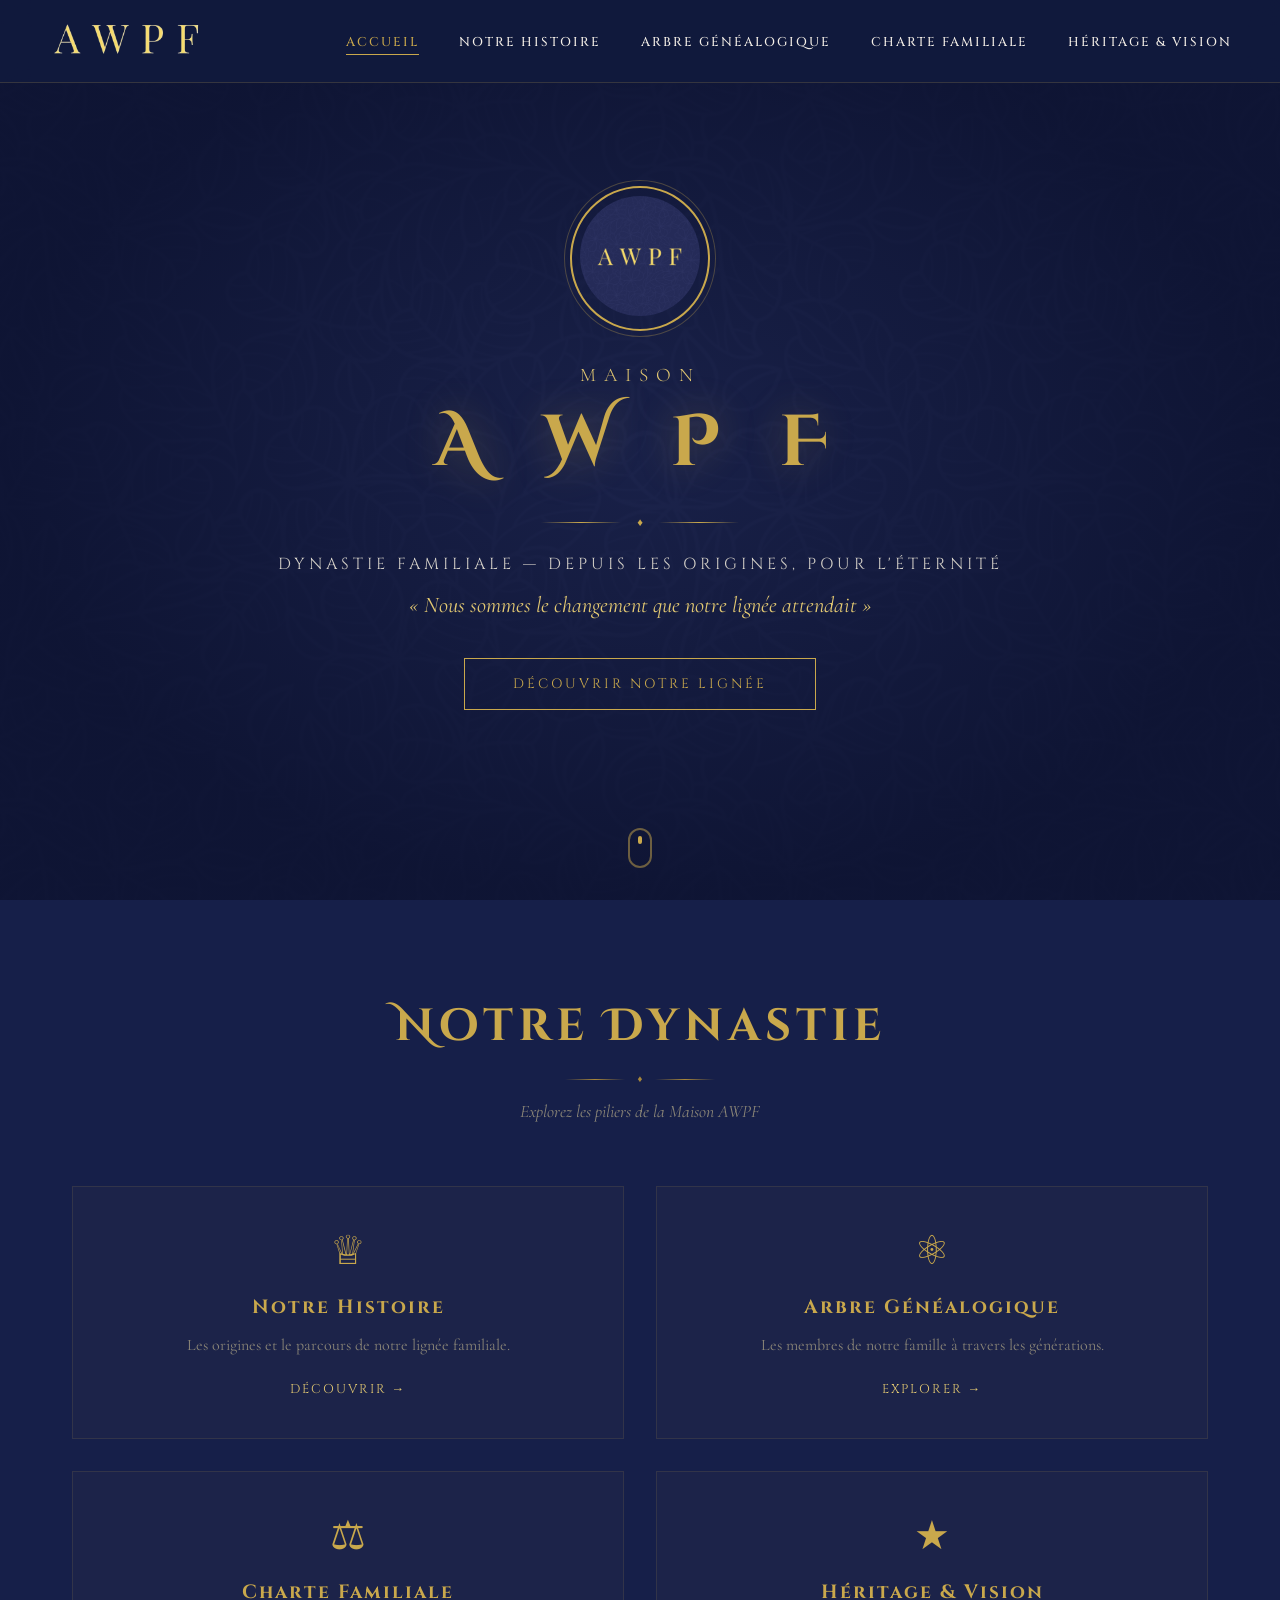
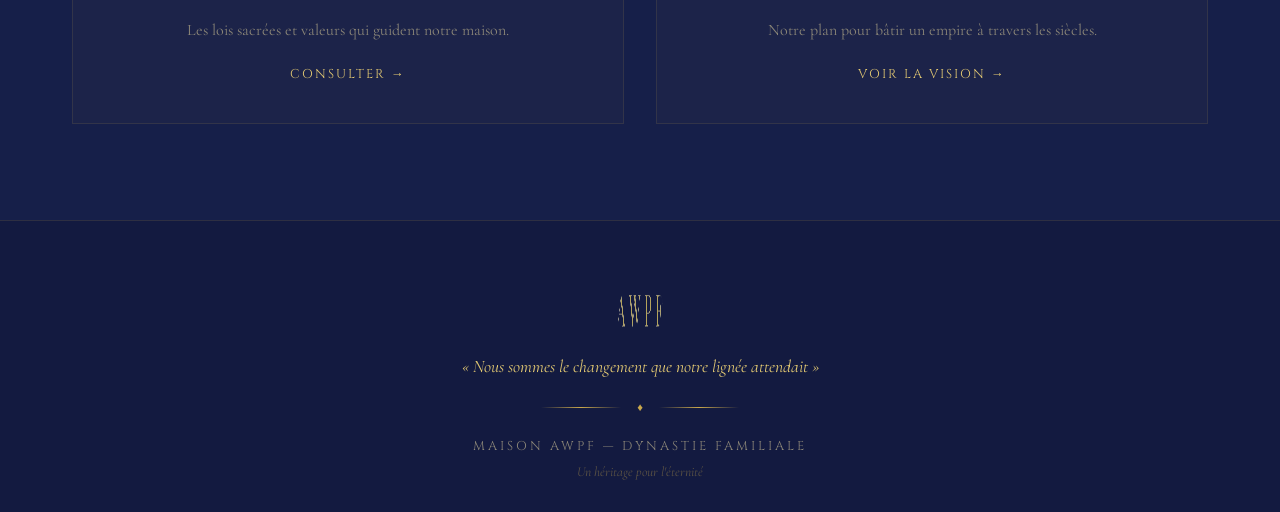
==== index.html @ 6610fe88 "add site files" ====
<!DOCTYPE html>
<html lang="fr">
<head>
    <meta charset="UTF-8">
    <meta name="robots" content="nofollow">
    <meta name="viewport" content="width=device-width, initial-scale=1.0">
    <title>AWPF — Dynastie Familiale</title>
    <link rel="icon" type="image/png" href="logo.png">
    <link href="https://fonts.googleapis.com/css2?family=Cormorant+Garamond:ital,wght@0,300;0,400;0,500;0,600;0,700;1,400;1,500&family=Cinzel:wght@400;500;600;700&family=Cinzel+Decorative:wght@400;700&display=swap" rel="stylesheet">
    <link rel="stylesheet" href="style.css">
</head>
<body>

    <!-- Navigation -->
    <nav class="nav" id="nav">
        <div class="nav-logo">
            <a href="index.html"><img src="logo.png" alt="AWPF"></a>
        </div>
        <button class="nav-toggle" id="navToggle" aria-label="Menu">
            <span></span><span></span><span></span>
        </button>
        <ul class="nav-links" id="navLinks">
            <li><a href="index.html" class="active">Accueil</a></li>
            <li><a href="histoire.html">Notre Histoire</a></li>
            <li><a href="arbre.html">Arbre Généalogique</a></li>
            <li><a href="charte.html">Charte Familiale</a></li>
            <li><a href="heritage.html">Héritage & Vision</a></li>
        </ul>
    </nav>

    <!-- Hero Section -->
    <section class="hero" id="accueil">
        <div class="hero-overlay"></div>
        <div class="hero-content">
            <div class="hero-emblem">
                <div class="emblem-border">
                    <img src="awpf.png" alt="AWPF Emblème">
                </div>
            </div>
            <h1 class="hero-title">
                <span class="hero-title-line">Maison</span>
                <span class="hero-title-main">A W P F</span>
            </h1>
            <div class="hero-divider">
                <span class="divider-line"></span>
                <span class="divider-diamond">&#9830;</span>
                <span class="divider-line"></span>
            </div>
            <p class="hero-subtitle">Dynastie Familiale — Depuis les Origines, Pour l'Éternité</p>
            <p class="hero-motto">&laquo; Nous sommes le changement que notre lignée attendait &raquo;</p>
            <a href="histoire.html" class="hero-btn">Découvrir Notre Lignée</a>
        </div>
        <div class="hero-scroll">
            <div class="scroll-indicator"></div>
        </div>
    </section>

    <!-- Aperçu des sections -->
    <section class="section section-apercu">
        <div class="container">
            <div class="section-header">
                <h2 class="section-title">Notre Dynastie</h2>
                <div class="title-ornament">
                    <span class="ornament-line"></span>
                    <span class="ornament-symbol">&#9830;</span>
                    <span class="ornament-line"></span>
                </div>
                <p class="section-subtitle">Explorez les piliers de la Maison AWPF</p>
            </div>
            <div class="apercu-grid">
                <a href="histoire.html" class="apercu-card">
                    <div class="apercu-icon">&#9813;</div>
                    <h3>Notre Histoire</h3>
                    <p>Les origines et le parcours de notre lignée familiale.</p>
                    <span class="apercu-link">Découvrir &rarr;</span>
                </a>
                <a href="arbre.html" class="apercu-card">
                    <div class="apercu-icon">&#9883;</div>
                    <h3>Arbre Généalogique</h3>
                    <p>Les membres de notre famille à travers les générations.</p>
                    <span class="apercu-link">Explorer &rarr;</span>
                </a>
                <a href="charte.html" class="apercu-card">
                    <div class="apercu-icon">&#9878;</div>
                    <h3>Charte Familiale</h3>
                    <p>Les lois sacrées et valeurs qui guident notre maison.</p>
                    <span class="apercu-link">Consulter &rarr;</span>
                </a>
                <a href="heritage.html" class="apercu-card">
                    <div class="apercu-icon">&#9733;</div>
                    <h3>Héritage & Vision</h3>
                    <p>Notre plan pour bâtir un empire à travers les siècles.</p>
                    <span class="apercu-link">Voir la vision &rarr;</span>
                </a>
            </div>
        </div>
    </section>

    <!-- Footer -->
    <footer class="footer">
        <div class="container">
            <div class="footer-emblem">
                <img src="logo.png" alt="AWPF">
            </div>
            <p class="footer-motto">&laquo; Nous sommes le changement que notre lignée attendait &raquo;</p>
            <div class="footer-divider">
                <span class="divider-line"></span>
                <span class="divider-diamond">&#9830;</span>
                <span class="divider-line"></span>
            </div>
            <p class="footer-copy">Maison AWPF &mdash; Dynastie Familiale</p>
            <p class="footer-legacy">Un héritage pour l'éternité</p>
        </div>
    </footer>

    <script src="script.js"></script>
</body>
</html>
---- style.css ----
/* ===================================
   AWPF DYNASTY — STYLE PRINCIPAL
   Couleurs : Bleu Marine & Or
   =================================== */

:root {
    --navy: #1a2351;
    --navy-dark: #111a3e;
    --navy-deeper: #0c1230;
    --gold: #c9a84c;
    --gold-light: #e2c872;
    --gold-dark: #a8873a;
    --cream: #f5f0e8;
    --white: #ffffff;
    --text-light: #d4d0c8;
    --text-muted: #8a8577;
}

* {
    margin: 0;
    padding: 0;
    box-sizing: border-box;
}

html {
    scroll-behavior: smooth;
}

body {
    font-family: 'Cormorant Garamond', Georgia, serif;
    background-color: var(--navy);
    background-image: url('fond.png');
    background-repeat: repeat;
    background-size: cover;
    background-attachment: fixed;
    color: var(--cream);
    overflow-x: hidden;
}

.container {
    max-width: 1200px;
    margin: 0 auto;
    padding: 0 2rem;
}

/* ===================================
   NAVIGATION
   =================================== */

.nav {
    position: fixed;
    top: 0;
    left: 0;
    right: 0;
    z-index: 1000;
    display: flex;
    align-items: center;
    justify-content: space-between;
    padding: 1rem 3rem;
    background: rgba(17, 26, 62, 0.9);
    backdrop-filter: blur(15px);
    border-bottom: 1px solid rgba(201, 168, 76, 0.2);
    transition: all 0.4s ease;
}

.nav.scrolled {
    padding: 0.6rem 3rem;
    background: rgba(12, 18, 48, 0.97);
}

.nav-logo img {
    height: 45px;
    transition: height 0.4s ease;
}

.nav.scrolled .nav-logo img {
    height: 35px;
}

.nav-toggle {
    display: none;
    flex-direction: column;
    gap: 5px;
    background: none;
    border: none;
    cursor: pointer;
    padding: 5px;
}

.nav-toggle span {
    display: block;
    width: 25px;
    height: 2px;
    background: var(--gold);
    transition: all 0.3s ease;
}

.nav-links {
    display: flex;
    list-style: none;
    gap: 2.5rem;
}

.nav-links a {
    text-decoration: none;
    color: var(--cream);
    font-family: 'Cinzel', serif;
    font-size: 0.8rem;
    font-weight: 500;
    letter-spacing: 2px;
    text-transform: uppercase;
    position: relative;
    padding-bottom: 4px;
    transition: color 0.3s ease;
}

.nav-links a::after {
    content: '';
    position: absolute;
    bottom: 0;
    left: 0;
    width: 0;
    height: 1px;
    background: var(--gold);
    transition: width 0.3s ease;
}

.nav-links a:hover {
    color: var(--gold);
}

.nav-links a:hover::after {
    width: 100%;
}

/* ===================================
   HERO SECTION
   =================================== */

.hero {
    position: relative;
    min-height: 100vh;
    display: flex;
    align-items: center;
    justify-content: center;
    text-align: center;
    background-image: url('fond.png');
    background-size: cover;
    background-position: center;
    background-attachment: fixed;
}

.hero-overlay {
    position: absolute;
    inset: 0;
    background: radial-gradient(ellipse at center, rgba(17, 26, 62, 0.6) 0%, rgba(12, 18, 48, 0.9) 70%);
}

.hero-content {
    position: relative;
    z-index: 2;
    padding: 2rem;
    animation: fadeInUp 1.5s ease;
}

.hero-emblem {
    margin-bottom: 2rem;
}

.emblem-border {
    display: inline-block;
    padding: 8px;
    border: 2px solid var(--gold);
    border-radius: 50%;
    position: relative;
}

.emblem-border::before {
    content: '';
    position: absolute;
    inset: -8px;
    border: 1px solid rgba(201, 168, 76, 0.3);
    border-radius: 50%;
}

.emblem-border img {
    width: 120px;
    height: 120px;
    border-radius: 50%;
    object-fit: cover;
}

.hero-title {
    margin-bottom: 1.5rem;
}

.hero-title-line {
    display: block;
    font-family: 'Cormorant Garamond', serif;
    font-size: 1.2rem;
    font-weight: 300;
    letter-spacing: 8px;
    text-transform: uppercase;
    color: var(--gold-light);
    margin-bottom: 0.5rem;
}

.hero-title-main {
    display: block;
    font-family: 'Cinzel Decorative', serif;
    font-size: 4.5rem;
    font-weight: 700;
    color: var(--gold);
    letter-spacing: 20px;
    text-shadow: 0 0 40px rgba(201, 168, 76, 0.3);
}

.hero-divider, .footer-divider {
    display: flex;
    align-items: center;
    justify-content: center;
    gap: 1rem;
    margin: 1.5rem 0;
}

.divider-line {
    width: 80px;
    height: 1px;
    background: linear-gradient(90deg, transparent, var(--gold), transparent);
}

.divider-diamond {
    color: var(--gold);
    font-size: 0.7rem;
}

.hero-subtitle {
    font-family: 'Cinzel', serif;
    font-size: 1rem;
    letter-spacing: 4px;
    text-transform: uppercase;
    color: var(--text-light);
    margin-bottom: 1rem;
}

.hero-motto {
    font-family: 'Cormorant Garamond', serif;
    font-size: 1.4rem;
    font-style: italic;
    color: var(--gold-light);
    margin-bottom: 2.5rem;
}

.hero-btn {
    display: inline-block;
    padding: 1rem 3rem;
    border: 1px solid var(--gold);
    color: var(--gold);
    text-decoration: none;
    font-family: 'Cinzel', serif;
    font-size: 0.85rem;
    letter-spacing: 3px;
    text-transform: uppercase;
    transition: all 0.4s ease;
    position: relative;
    overflow: hidden;
}

.hero-btn::before {
    content: '';
    position: absolute;
    inset: 0;
    background: var(--gold);
    transform: translateY(100%);
    transition: transform 0.4s ease;
    z-index: -1;
}

.hero-btn:hover {
    color: var(--navy-dark);
}

.hero-btn:hover::before {
    transform: translateY(0);
}

.hero-scroll {
    position: absolute;
    bottom: 2rem;
    left: 50%;
    transform: translateX(-50%);
    z-index: 2;
}

.scroll-indicator {
    width: 24px;
    height: 40px;
    border: 2px solid rgba(201, 168, 76, 0.5);
    border-radius: 12px;
    position: relative;
}

.scroll-indicator::before {
    content: '';
    position: absolute;
    top: 6px;
    left: 50%;
    transform: translateX(-50%);
    width: 4px;
    height: 8px;
    background: var(--gold);
    border-radius: 2px;
    animation: scrollDown 2s infinite;
}

@keyframes scrollDown {
    0% { opacity: 1; transform: translateX(-50%) translateY(0); }
    100% { opacity: 0; transform: translateX(-50%) translateY(16px); }
}

@keyframes fadeInUp {
    from { opacity: 0; transform: translateY(40px); }
    to { opacity: 1; transform: translateY(0); }
}

/* ===================================
   SECTIONS COMMUNES
   =================================== */

.section {
    padding: 6rem 0;
    position: relative;
}

.section::before {
    content: '';
    position: absolute;
    inset: 0;
    background: rgba(17, 26, 62, 0.4);
    pointer-events: none;
}

.section > .container {
    position: relative;
    z-index: 1;
}

.section-header {
    text-align: center;
    margin-bottom: 4rem;
}

.section-label {
    font-family: 'Cinzel', serif;
    font-size: 0.75rem;
    letter-spacing: 5px;
    text-transform: uppercase;
    color: var(--gold);
    display: block;
    margin-bottom: 1rem;
}

.section-title {
    font-family: 'Cinzel Decorative', serif;
    font-size: 2.8rem;
    color: var(--gold);
    letter-spacing: 5px;
    margin-bottom: 1rem;
}

.section-subtitle {
    font-size: 1.1rem;
    color: var(--text-muted);
    font-style: italic;
    margin-top: 1rem;
}

.title-ornament {
    display: flex;
    align-items: center;
    justify-content: center;
    gap: 0.8rem;
}

.ornament-line {
    width: 60px;
    height: 1px;
    background: linear-gradient(90deg, transparent, var(--gold-dark), transparent);
}

.ornament-symbol {
    color: var(--gold-dark);
    font-size: 0.6rem;
}

/* ===================================
   SECTION HISTOIRE
   =================================== */

.histoire-content {
    display: grid;
    grid-template-columns: 1fr 1fr;
    gap: 4rem;
    align-items: center;
}

.histoire-text {
    font-size: 1.15rem;
    line-height: 1.9;
    color: var(--text-light);
}

.histoire-text p {
    margin-bottom: 1.5rem;
}

.histoire-intro {
    font-size: 1.3rem;
    color: var(--cream);
}

.histoire-stats {
    display: flex;
    flex-direction: column;
    gap: 1.5rem;
}

.stat-card {
    background: rgba(201, 168, 76, 0.05);
    border: 1px solid rgba(201, 168, 76, 0.15);
    padding: 1.5rem 2rem;
    display: flex;
    align-items: center;
    gap: 1.5rem;
    transition: all 0.3s ease;
}

.stat-card:hover {
    background: rgba(201, 168, 76, 0.1);
    border-color: rgba(201, 168, 76, 0.3);
    transform: translateX(5px);
}

.stat-icon {
    font-size: 2rem;
    color: var(--gold);
}

.stat-number {
    font-family: 'Cinzel Decorative', serif;
    font-size: 2rem;
    color: var(--gold);
    min-width: 50px;
}

.stat-label {
    font-family: 'Cinzel', serif;
    font-size: 0.85rem;
    letter-spacing: 2px;
    text-transform: uppercase;
    color: var(--text-muted);
}

/* ===================================
   ARBRE GENEALOGIQUE
   =================================== */

.tree-controls {
    display: flex;
    justify-content: center;
    gap: 1rem;
    margin-bottom: 3rem;
}

.tree-btn {
    padding: 0.7rem 2rem;
    background: transparent;
    border: 1px solid rgba(201, 168, 76, 0.3);
    color: var(--text-muted);
    font-family: 'Cinzel', serif;
    font-size: 0.8rem;
    letter-spacing: 2px;
    text-transform: uppercase;
    cursor: pointer;
    transition: all 0.3s ease;
}

.tree-btn.active,
.tree-btn:hover {
    background: rgba(201, 168, 76, 0.1);
    border-color: var(--gold);
    color: var(--gold);
}

.tree-container {
    overflow-x: visible;
    padding: 2rem 0;
    width: 100%;
}

.tree {
    display: flex;
    flex-direction: column;
    align-items: center;
    min-width: 0;
}

.tree-generation {
    width: 100%;
    text-align: center;
}

.gen-label {
    font-family: 'Cinzel', serif;
    font-size: 0.75rem;
    letter-spacing: 3px;
    text-transform: uppercase;
    color: var(--gold-dark);
    margin-bottom: 1.5rem;
}

.tree-row {
    display: flex;
    justify-content: center;
    gap: 1.5rem;
    flex-wrap: wrap;
}

.tree-couple {
    display: flex;
    align-items: center;
    gap: 1rem;
}

.couple-link {
    color: var(--gold);
    font-size: 1.2rem;
    animation: pulse 2s infinite;
}

@keyframes pulse {
    0%, 100% { opacity: 1; }
    50% { opacity: 0.5; }
}

.tree-member {
    background: rgba(201, 168, 76, 0.05);
    border: 1px solid rgba(201, 168, 76, 0.2);
    padding: 1.5rem;
    min-width: 140px;
    cursor: pointer;
    transition: all 0.4s ease;
    position: relative;
}

.tree-member:hover {
    background: rgba(201, 168, 76, 0.12);
    border-color: var(--gold);
    transform: translateY(-5px);
    box-shadow: 0 10px 30px rgba(201, 168, 76, 0.1);
}

.tree-member.founder {
    border-color: var(--gold);
    background: rgba(201, 168, 76, 0.08);
}

.member-avatar {
    width: 60px;
    height: 60px;
    border-radius: 50%;
    border: 2px solid var(--gold);
    display: flex;
    align-items: center;
    justify-content: center;
    margin: 0 auto 0.8rem;
    position: relative;
    background: rgba(201, 168, 76, 0.1);
}

.avatar-initials {
    font-family: 'Cinzel', serif;
    font-size: 1.4rem;
    color: var(--gold);
    font-weight: 600;
}

.member-crown {
    position: absolute;
    top: -12px;
    right: -5px;
    font-size: 1rem;
    color: var(--gold);
}

.member-info {
    display: flex;
    flex-direction: column;
    gap: 0.3rem;
}

.member-name {
    font-family: 'Cinzel', serif;
    font-size: 0.85rem;
    color: var(--cream);
    font-weight: 600;
    letter-spacing: 1px;
}

.member-role {
    font-size: 0.75rem;
    color: var(--text-muted);
    font-style: italic;
}

.member-metier {
    display: block;
    font-family: 'Cinzel', serif;
    font-size: 0.65rem;
    letter-spacing: 1px;
    text-transform: uppercase;
    color: var(--gold-dark);
    margin-top: 0.4rem;
    padding-top: 0.4rem;
    border-top: 1px solid rgba(201, 168, 76, 0.1);
}

.member-mission {
    display: block;
    font-size: 0.7rem;
    color: var(--text-muted);
    font-style: italic;
    margin-top: 0.2rem;
}

.tree-member.future-member {
    border-style: dashed;
    border-color: rgba(201, 168, 76, 0.25);
    background: rgba(201, 168, 76, 0.02);
}

.tree-member.future-member:hover {
    border-color: var(--gold);
    background: rgba(201, 168, 76, 0.08);
}

.tree-member.add-member {
    border-style: dashed;
    opacity: 0.5;
}

.tree-member.add-member:hover {
    opacity: 1;
}

.tree-connector {
    display: flex;
    justify-content: center;
    padding: 0.5rem 0;
}

.connector-line {
    width: 2px;
    height: 40px;
    background: linear-gradient(to bottom, var(--gold), rgba(201, 168, 76, 0.2));
}

/* Member Modal */
.member-modal {
    display: none;
    position: fixed;
    inset: 0;
    background: rgba(12, 18, 48, 0.9);
    z-index: 2000;
    align-items: center;
    justify-content: center;
    backdrop-filter: blur(10px);
}

.member-modal.active {
    display: flex;
}

.modal-content {
    background: var(--navy-dark);
    border: 1px solid rgba(201, 168, 76, 0.3);
    padding: 3rem;
    max-width: 450px;
    width: 90%;
    text-align: center;
    position: relative;
    animation: modalIn 0.4s ease;
}

@keyframes modalIn {
    from { opacity: 0; transform: scale(0.9); }
    to { opacity: 1; transform: scale(1); }
}

.modal-close {
    position: absolute;
    top: 1rem;
    right: 1.5rem;
    background: none;
    border: none;
    color: var(--gold);
    font-size: 1.8rem;
    cursor: pointer;
    transition: transform 0.3s ease;
}

.modal-close:hover {
    transform: rotate(90deg);
}

.modal-avatar {
    width: 80px;
    height: 80px;
    border-radius: 50%;
    border: 2px solid var(--gold);
    display: flex;
    align-items: center;
    justify-content: center;
    margin: 0 auto 1.5rem;
    background: rgba(201, 168, 76, 0.1);
}

.modal-initials {
    font-family: 'Cinzel', serif;
    font-size: 2rem;
    color: var(--gold);
}

.modal-name {
    font-family: 'Cinzel Decorative', serif;
    font-size: 1.5rem;
    color: var(--gold);
    margin-bottom: 0.5rem;
}

.modal-role {
    font-family: 'Cinzel', serif;
    font-size: 0.8rem;
    letter-spacing: 3px;
    text-transform: uppercase;
    color: var(--text-muted);
}

.modal-details {
    margin-top: 2rem;
    padding-top: 2rem;
    border-top: 1px solid rgba(201, 168, 76, 0.15);
}

.modal-quote {
    font-style: italic;
    color: var(--text-light);
    font-size: 1.1rem;
    line-height: 1.6;
}

/* ===================================
   CHARTE FAMILIALE
   =================================== */

.charte-preamble {
    max-width: 800px;
    margin: 0 auto 4rem;
}

.preamble-border {
    border: 1px solid rgba(201, 168, 76, 0.3);
    padding: 2.5rem;
    position: relative;
    background: rgba(201, 168, 76, 0.03);
}

.preamble-border::before,
.preamble-border::after {
    content: '';
    position: absolute;
    width: 20px;
    height: 20px;
    border-color: var(--gold);
}

.preamble-border::before {
    top: -1px;
    left: -1px;
    border-top: 2px solid;
    border-left: 2px solid;
}

.preamble-border::after {
    bottom: -1px;
    right: -1px;
    border-bottom: 2px solid;
    border-right: 2px solid;
}

.preamble-text {
    font-size: 1.2rem;
    line-height: 1.9;
    text-align: center;
    color: var(--text-light);
    font-style: italic;
}

.charte-grid {
    display: grid;
    grid-template-columns: repeat(2, 1fr);
    gap: 2rem;
    margin-bottom: 4rem;
}

.charte-article {
    background: rgba(201, 168, 76, 0.03);
    border: 1px solid rgba(201, 168, 76, 0.12);
    padding: 2.5rem;
    transition: all 0.4s ease;
    position: relative;
    overflow: hidden;
}

.charte-article::before {
    content: '';
    position: absolute;
    top: 0;
    left: 0;
    width: 3px;
    height: 0;
    background: var(--gold);
    transition: height 0.4s ease;
}

.charte-article:hover {
    border-color: rgba(201, 168, 76, 0.3);
    background: rgba(201, 168, 76, 0.06);
}

.charte-article:hover::before {
    height: 100%;
}

.article-number {
    font-family: 'Cinzel Decorative', serif;
    font-size: 2.5rem;
    color: rgba(201, 168, 76, 0.2);
    margin-bottom: 0.5rem;
    line-height: 1;
}

.article-title {
    font-family: 'Cinzel', serif;
    font-size: 1.2rem;
    color: var(--gold);
    letter-spacing: 2px;
    margin-bottom: 0.8rem;
}

.article-divider {
    width: 40px;
    height: 1px;
    background: var(--gold-dark);
    margin-bottom: 1.2rem;
}

.article-text {
    font-size: 1rem;
    line-height: 1.7;
    color: var(--text-light);
    margin-bottom: 1.2rem;
}

.article-rules {
    list-style: none;
    padding: 0;
}

.article-rules li {
    padding: 0.4rem 0 0.4rem 1.5rem;
    position: relative;
    font-size: 0.95rem;
    color: var(--text-muted);
    line-height: 1.5;
}

.article-rules li::before {
    content: '\25C6';
    position: absolute;
    left: 0;
    color: var(--gold-dark);
    font-size: 0.5rem;
    top: 0.7rem;
}

/* --- Charte Titres --- */

.charte-titre {
    margin-bottom: 4rem;
    padding-bottom: 3rem;
    border-bottom: 1px solid rgba(201, 168, 76, 0.1);
}

.titre-header {
    display: flex;
    align-items: center;
    gap: 1.5rem;
    margin-bottom: 2.5rem;
    padding-bottom: 1.5rem;
    border-bottom: 2px solid rgba(201, 168, 76, 0.2);
}

.titre-number {
    font-family: 'Cinzel Decorative', serif;
    font-size: 3rem;
    color: rgba(201, 168, 76, 0.25);
    line-height: 1;
    min-width: 60px;
}

.titre-name {
    font-family: 'Cinzel', serif;
    font-size: 1.6rem;
    color: var(--gold);
    letter-spacing: 2px;
}

/* --- Charte Sommaire --- */

.charte-sommaire {
    background: rgba(201, 168, 76, 0.03);
    border: 1px solid rgba(201, 168, 76, 0.15);
    padding: 2.5rem;
    max-width: 800px;
    margin: 0 auto;
}

.sommaire-title {
    font-family: 'Cinzel', serif;
    font-size: 1.2rem;
    color: var(--gold);
    letter-spacing: 3px;
    text-transform: uppercase;
    text-align: center;
    margin-bottom: 2rem;
}

.sommaire-grid {
    display: flex;
    flex-direction: column;
    gap: 0.5rem;
}

.sommaire-item {
    display: flex;
    align-items: center;
    gap: 1.2rem;
    padding: 0.8rem 1rem;
    text-decoration: none;
    transition: all 0.3s ease;
    border-left: 2px solid transparent;
}

.sommaire-item:hover {
    background: rgba(201, 168, 76, 0.06);
    border-left-color: var(--gold);
    padding-left: 1.5rem;
}

.sommaire-num {
    font-family: 'Cinzel', serif;
    font-size: 1rem;
    color: var(--gold-dark);
    min-width: 30px;
}

.sommaire-text {
    font-family: 'Cormorant Garamond', serif;
    font-size: 1.05rem;
    color: var(--text-light);
}

.sommaire-item:hover .sommaire-text {
    color: var(--gold-light);
}

/* --- Valeurs Grid --- */

.valeurs-grid {
    display: grid;
    grid-template-columns: repeat(3, 1fr);
    gap: 1.5rem;
    margin-top: 1.5rem;
}

.valeur-item {
    background: rgba(201, 168, 76, 0.03);
    border: 1px solid rgba(201, 168, 76, 0.1);
    padding: 1.5rem;
    text-align: center;
    transition: all 0.3s ease;
}

.valeur-item:hover {
    border-color: rgba(201, 168, 76, 0.3);
    background: rgba(201, 168, 76, 0.06);
}

.valeur-icon {
    font-size: 1.8rem;
    color: var(--gold);
    display: block;
    margin-bottom: 0.8rem;
}

.valeur-item h4 {
    font-family: 'Cinzel', serif;
    font-size: 0.95rem;
    color: var(--gold-light);
    letter-spacing: 1px;
    margin-bottom: 0.5rem;
}

.valeur-item p {
    font-size: 0.9rem;
    line-height: 1.5;
    color: var(--text-muted);
}

/* --- Conflit Étapes --- */

.conflit-etapes {
    margin-top: 1.5rem;
}

.conflit-etape {
    display: flex;
    gap: 1.5rem;
    padding: 1.5rem 0;
    border-bottom: 1px solid rgba(201, 168, 76, 0.08);
}

.conflit-etape:last-child {
    border-bottom: none;
}

.etape-number {
    width: 40px;
    height: 40px;
    min-width: 40px;
    border-radius: 50%;
    border: 2px solid var(--gold);
    display: flex;
    align-items: center;
    justify-content: center;
    font-family: 'Cinzel', serif;
    font-size: 1rem;
    color: var(--gold);
    background: rgba(201, 168, 76, 0.05);
}

.etape-content h4 {
    font-family: 'Cinzel', serif;
    font-size: 1rem;
    color: var(--gold-light);
    letter-spacing: 1px;
    margin-bottom: 0.4rem;
}

.etape-content p {
    font-size: 0.95rem;
    line-height: 1.6;
    color: var(--text-light);
}

/* --- Signatures Block --- */

.charte-signature-block {
    text-align: center;
    padding: 2rem 0;
}

.signature-intro {
    max-width: 700px;
    margin: 0 auto 2.5rem;
}

.signature-intro p {
    font-size: 1.1rem;
    line-height: 1.8;
    color: var(--text-light);
    font-style: italic;
}

.signature-seal-large {
    margin-bottom: 2rem;
}

.signature-seal-large img {
    width: 90px;
    height: 90px;
    border-radius: 50%;
    border: 2px solid var(--gold);
    padding: 5px;
    opacity: 0.8;
}

.signature-date {
    font-family: 'Cinzel', serif;
    font-size: 1rem;
    color: var(--text-light);
    letter-spacing: 1px;
    margin-bottom: 0.5rem;
}

.signature-version {
    font-size: 0.85rem;
    color: var(--text-muted);
    font-style: italic;
    margin-bottom: 3rem;
}

.signatures-list {
    max-width: 600px;
    margin: 0 auto;
    text-align: left;
}

.signature-line {
    padding: 1.5rem 0;
    border-bottom: 1px solid rgba(201, 168, 76, 0.1);
}

.signature-space {
    height: 50px;
}

.signature-name {
    display: block;
    font-size: 0.95rem;
    color: var(--text-light);
    margin-bottom: 0.3rem;
}

.signature-label {
    font-family: 'Cinzel', serif;
    font-size: 0.75rem;
    letter-spacing: 2px;
    text-transform: uppercase;
    color: var(--text-muted);
}

.charte-final-motto {
    margin-top: 3rem;
    text-align: center;
}

.charte-final-motto p {
    font-size: 1.4rem;
    font-style: italic;
    color: var(--gold-light);
    margin: 1.5rem 0;
}

/* --- Legacy Charte Signature (other pages) --- */

.charte-signature {
    text-align: center;
    padding-top: 2rem;
    border-top: 1px solid rgba(201, 168, 76, 0.15);
}

.signature-seal {
    margin-bottom: 1.5rem;
}

.signature-seal img {
    width: 70px;
    height: 70px;
    border-radius: 50%;
    opacity: 0.7;
    filter: sepia(0.3);
}

.signature-text {
    font-family: 'Cinzel', serif;
    font-size: 0.85rem;
    letter-spacing: 2px;
    text-transform: uppercase;
    color: var(--text-muted);
    margin-bottom: 0.8rem;
}

.signature-motto {
    font-size: 1.3rem;
    font-style: italic;
    color: var(--gold-light);
}

/* ===================================
   HERITAGE & VISION
   =================================== */

.vision-timeline {
    position: relative;
    max-width: 700px;
    margin: 0 auto 5rem;
    padding-left: 3rem;
}

.vision-timeline::before {
    content: '';
    position: absolute;
    left: 0;
    top: 0;
    bottom: 0;
    width: 2px;
    background: linear-gradient(to bottom, var(--gold), rgba(201, 168, 76, 0.1));
}

.timeline-item {
    position: relative;
    padding: 0 0 3rem 2rem;
}

.timeline-item:last-child {
    padding-bottom: 0;
}

.timeline-marker {
    position: absolute;
    left: -3rem;
    top: 0;
    width: 60px;
    display: flex;
    align-items: center;
    justify-content: center;
}

.timeline-marker::before {
    content: '';
    position: absolute;
    width: 12px;
    height: 12px;
    border-radius: 50%;
    border: 2px solid var(--gold);
    background: var(--navy-dark);
    left: 0;
    transform: translateX(-5px);
}

.marker-year {
    font-family: 'Cinzel', serif;
    font-size: 0.7rem;
    letter-spacing: 2px;
    text-transform: uppercase;
    color: var(--gold);
    margin-left: 2rem;
    white-space: nowrap;
}

.timeline-content {
    background: rgba(201, 168, 76, 0.03);
    border: 1px solid rgba(201, 168, 76, 0.12);
    padding: 1.5rem 2rem;
    margin-left: 3rem;
    transition: all 0.3s ease;
}

.timeline-content:hover {
    border-color: rgba(201, 168, 76, 0.3);
    background: rgba(201, 168, 76, 0.06);
}

.timeline-content h3 {
    font-family: 'Cinzel', serif;
    font-size: 1.1rem;
    color: var(--gold);
    letter-spacing: 1px;
    margin-bottom: 0.5rem;
}

.timeline-content p {
    font-size: 1rem;
    line-height: 1.6;
    color: var(--text-light);
}

.pillars-title {
    font-family: 'Cinzel', serif;
    font-size: 1.3rem;
    color: var(--gold);
    text-align: center;
    letter-spacing: 2px;
    margin-bottom: 2.5rem;
}

.pillars-grid {
    display: grid;
    grid-template-columns: repeat(4, 1fr);
    gap: 1.5rem;
}

.pillar {
    text-align: center;
    padding: 2rem 1.5rem;
    border: 1px solid rgba(201, 168, 76, 0.12);
    background: rgba(201, 168, 76, 0.03);
    transition: all 0.4s ease;
}

.pillar:hover {
    border-color: var(--gold);
    background: rgba(201, 168, 76, 0.08);
    transform: translateY(-5px);
}

.pillar-icon {
    font-size: 2.5rem;
    color: var(--gold);
    margin-bottom: 1rem;
}

.pillar h4 {
    font-family: 'Cinzel', serif;
    font-size: 1rem;
    color: var(--gold-light);
    letter-spacing: 2px;
    text-transform: uppercase;
    margin-bottom: 0.8rem;
}

.pillar p {
    font-size: 0.95rem;
    line-height: 1.6;
    color: var(--text-muted);
}

/* ===================================
   FOOTER
   =================================== */

.footer {
    padding: 4rem 0 2rem;
    text-align: center;
    border-top: 1px solid rgba(201, 168, 76, 0.15);
    background: rgba(12, 18, 48, 0.5);
}

.footer-emblem img {
    width: 50px;
    height: 50px;
    border-radius: 50%;
    margin-bottom: 1rem;
    opacity: 0.7;
}

.footer-motto {
    font-size: 1.1rem;
    font-style: italic;
    color: var(--gold-light);
    margin-bottom: 0.5rem;
}

.footer-copy {
    font-family: 'Cinzel', serif;
    font-size: 0.8rem;
    letter-spacing: 3px;
    text-transform: uppercase;
    color: var(--text-muted);
    margin-top: 1rem;
}

.footer-legacy {
    font-size: 0.85rem;
    color: rgba(201, 168, 76, 0.4);
    font-style: italic;
    margin-top: 0.5rem;
}

/* ===================================
   EMPIRE STRUCTURE (page héritage)
   =================================== */

.empire-structure {
    margin-bottom: 4rem;
}

.empire-holding {
    display: flex;
    flex-direction: column;
    align-items: center;
    gap: 2rem;
}

.holding-box {
    background: rgba(201, 168, 76, 0.03);
    border: 1px solid rgba(201, 168, 76, 0.2);
    padding: 1.5rem 2rem;
    text-align: center;
    transition: all 0.3s ease;
}

.holding-box:hover {
    border-color: var(--gold);
    background: rgba(201, 168, 76, 0.08);
}

.holding-box.main {
    border: 2px solid var(--gold);
    background: rgba(201, 168, 76, 0.08);
    padding: 2rem 3rem;
    min-width: 350px;
}

.holding-box.asso {
    border-style: dashed;
}

.holding-label {
    display: block;
    font-family: 'Cinzel', serif;
    font-size: 1.1rem;
    color: var(--gold);
    letter-spacing: 2px;
    font-weight: 600;
}

.holding-type {
    display: block;
    font-family: 'Cinzel', serif;
    font-size: 0.7rem;
    letter-spacing: 2px;
    text-transform: uppercase;
    color: var(--text-muted);
    margin-top: 0.3rem;
}

.holding-detail {
    display: block;
    font-size: 0.85rem;
    color: var(--text-light);
    font-style: italic;
    margin-top: 0.5rem;
}

.holding-branches {
    display: flex;
    flex-wrap: wrap;
    justify-content: center;
    gap: 1rem;
    width: 100%;
}

.holding-branches .holding-box {
    flex: 1;
    min-width: 180px;
    max-width: 220px;
}

/* Revenue flux — Machine à patrimoine */

.empire-flux {
    margin: 4rem 0;
}

.flux-machine {
    display: flex;
    flex-direction: column;
    align-items: center;
    max-width: 600px;
    margin: 0 auto;
    gap: 0;
}

.flux-step-vertical {
    display: flex;
    align-items: center;
    gap: 1.5rem;
    background: rgba(201, 168, 76, 0.03);
    border: 1px solid rgba(201, 168, 76, 0.15);
    padding: 1.5rem 2rem;
    width: 100%;
    transition: all 0.3s ease;
}

.flux-step-vertical:hover {
    border-color: var(--gold);
    background: rgba(201, 168, 76, 0.06);
}

.flux-step-vertical.highlight {
    border-color: var(--gold);
    background: rgba(201, 168, 76, 0.08);
    border-width: 2px;
}

.flux-step-vertical.success {
    border-color: var(--gold-light);
    background: rgba(201, 168, 76, 0.1);
}

.flux-number {
    width: 40px;
    height: 40px;
    min-width: 40px;
    border-radius: 50%;
    border: 2px solid var(--gold);
    display: flex;
    align-items: center;
    justify-content: center;
    font-family: 'Cinzel', serif;
    font-size: 0.9rem;
    color: var(--gold);
    background: rgba(201, 168, 76, 0.05);
}

.flux-content h4 {
    font-family: 'Cinzel', serif;
    font-size: 1rem;
    color: var(--gold);
    letter-spacing: 1px;
    margin-bottom: 0.3rem;
}

.flux-content p {
    font-size: 0.9rem;
    line-height: 1.5;
    color: var(--text-light);
}

.flux-arrow-down {
    color: var(--gold);
    font-size: 1.5rem;
    text-align: center;
    padding: 0.3rem 0;
}

.flux-label-arrow {
    font-family: 'Cinzel', serif;
    font-size: 0.65rem;
    letter-spacing: 2px;
    text-transform: uppercase;
    color: var(--gold-dark);
    text-align: center;
    padding: 0.2rem 0 0.5rem;
}

.flux-cycle {
    margin-top: 2rem;
    text-align: center;
    padding: 2rem;
    border: 2px dashed rgba(201, 168, 76, 0.3);
    background: rgba(201, 168, 76, 0.03);
    width: 100%;
}

.cycle-icon {
    display: block;
    font-size: 2.5rem;
    color: var(--gold);
    margin-bottom: 0.8rem;
}

.flux-cycle p {
    font-size: 1rem;
    line-height: 1.6;
    color: var(--gold-light);
    font-style: italic;
}

/* Legacy horizontal flux */
.flux-arrow {
    color: var(--gold);
    font-size: 1.5rem;
    min-width: 30px;
    text-align: center;
}

@media (max-width: 768px) {
    .holding-branches {
        flex-direction: column;
        align-items: center;
    }

    .holding-branches .holding-box {
        max-width: 100%;
        width: 100%;
    }

    .holding-box.main {
        min-width: auto;
        width: 100%;
    }

    .flux-steps {
        flex-direction: column;
    }

    .flux-arrow {
        transform: rotate(90deg);
    }

    .flux-step {
        max-width: 100%;
    }
}

@media (max-width: 1024px) {
    .pillars-grid[style*="repeat(5"] {
        grid-template-columns: repeat(3, 1fr) !important;
    }
}

@media (max-width: 768px) {
    .pillars-grid[style*="repeat(5"] {
        grid-template-columns: 1fr !important;
    }
}

/* ===================================
   PARTS TRANSMISSION (page héritage)
   =================================== */

.parts-timeline {
    display: flex;
    flex-direction: column;
    gap: 2rem;
    max-width: 800px;
    margin: 0 auto 3rem;
}

.parts-phase {
    background: rgba(201, 168, 76, 0.03);
    border: 1px solid rgba(201, 168, 76, 0.12);
    padding: 2rem;
    transition: all 0.3s ease;
}

.parts-phase:hover {
    border-color: rgba(201, 168, 76, 0.3);
    background: rgba(201, 168, 76, 0.06);
}

.parts-moment {
    font-family: 'Cinzel', serif;
    font-size: 0.85rem;
    letter-spacing: 2px;
    color: var(--gold);
    margin-bottom: 1.2rem;
    text-transform: uppercase;
}

.parts-distribution {
    display: flex;
    height: 40px;
    border-radius: 4px;
    overflow: hidden;
    gap: 2px;
    margin-bottom: 1rem;
}

.part-bar {
    display: flex;
    align-items: center;
    justify-content: center;
    background: rgba(201, 168, 76, 0.3);
    border: 1px solid var(--gold);
    transition: all 0.3s ease;
}

.part-bar span {
    font-family: 'Cinzel', serif;
    font-size: 0.65rem;
    letter-spacing: 1px;
    color: var(--cream);
    white-space: nowrap;
    padding: 0 0.5rem;
}

.part-bar.alicia {
    background: rgba(201, 168, 76, 0.2);
    border-color: var(--gold-dark);
}

.part-bar.enfant {
    background: rgba(100, 180, 120, 0.25);
    border-color: rgba(100, 180, 120, 0.5);
}

.part-bar.enfant2 {
    background: rgba(100, 150, 200, 0.25);
    border-color: rgba(100, 150, 200, 0.5);
}

.part-bar.petit {
    background: rgba(180, 130, 200, 0.25);
    border-color: rgba(180, 130, 200, 0.5);
}

.parts-note {
    font-size: 0.9rem;
    line-height: 1.5;
    color: var(--text-muted);
    font-style: italic;
}

.parts-rules {
    max-width: 800px;
    margin: 0 auto 4rem;
    background: rgba(201, 168, 76, 0.03);
    border: 1px solid rgba(201, 168, 76, 0.15);
    border-left: 3px solid var(--gold);
    padding: 2rem;
}

.parts-rules h4 {
    font-family: 'Cinzel', serif;
    font-size: 1rem;
    color: var(--gold);
    letter-spacing: 2px;
    margin-bottom: 1rem;
}

@media (max-width: 480px) {
    .part-bar span {
        font-size: 0.5rem;
        padding: 0 0.2rem;
    }
}

/* ===================================
   PAGE HERO (sous-pages)
   =================================== */

.page-hero {
    position: relative;
    padding: 10rem 2rem 5rem;
    text-align: center;
    background-image: url('fond.png');
    background-size: cover;
    background-position: center;
    background-attachment: fixed;
}

.page-hero-overlay {
    position: absolute;
    inset: 0;
    background: radial-gradient(ellipse at center, rgba(17, 26, 62, 0.7) 0%, rgba(12, 18, 48, 0.95) 70%);
}

.page-hero-content {
    position: relative;
    z-index: 2;
    animation: fadeInUp 1s ease;
}

/* ===================================
   APERCU GRID (accueil)
   =================================== */

.apercu-grid {
    display: grid;
    grid-template-columns: repeat(2, 1fr);
    gap: 2rem;
}

.apercu-card {
    display: block;
    text-decoration: none;
    background: rgba(201, 168, 76, 0.03);
    border: 1px solid rgba(201, 168, 76, 0.12);
    padding: 2.5rem;
    text-align: center;
    transition: all 0.4s ease;
    position: relative;
    overflow: hidden;
}

.apercu-card::before {
    content: '';
    position: absolute;
    bottom: 0;
    left: 0;
    right: 0;
    height: 2px;
    background: var(--gold);
    transform: scaleX(0);
    transition: transform 0.4s ease;
}

.apercu-card:hover {
    border-color: rgba(201, 168, 76, 0.4);
    background: rgba(201, 168, 76, 0.07);
    transform: translateY(-5px);
    box-shadow: 0 15px 40px rgba(0, 0, 0, 0.3);
}

.apercu-card:hover::before {
    transform: scaleX(1);
}

.apercu-icon {
    font-size: 2.5rem;
    color: var(--gold);
    margin-bottom: 1.2rem;
}

.apercu-card h3 {
    font-family: 'Cinzel', serif;
    font-size: 1.2rem;
    color: var(--gold);
    letter-spacing: 2px;
    margin-bottom: 0.8rem;
}

.apercu-card p {
    font-size: 1rem;
    line-height: 1.6;
    color: var(--text-muted);
    margin-bottom: 1.2rem;
}

.apercu-link {
    font-family: 'Cinzel', serif;
    font-size: 0.8rem;
    letter-spacing: 2px;
    text-transform: uppercase;
    color: var(--gold-light);
    transition: color 0.3s ease;
}

.apercu-card:hover .apercu-link {
    color: var(--gold);
}

/* ===================================
   HISTOIRE CHAPITRES (page histoire)
   =================================== */

.histoire-chapitre {
    max-width: 800px;
    margin: 3rem auto;
    padding: 2.5rem;
    background: rgba(201, 168, 76, 0.03);
    border: 1px solid rgba(201, 168, 76, 0.12);
    border-left: 3px solid var(--gold);
    transition: all 0.3s ease;
}

.histoire-chapitre:hover {
    background: rgba(201, 168, 76, 0.06);
    border-color: rgba(201, 168, 76, 0.25);
    border-left-color: var(--gold);
}

.chapitre-header {
    display: flex;
    align-items: center;
    gap: 1.5rem;
    margin-bottom: 1.2rem;
}

.chapitre-number {
    font-family: 'Cinzel Decorative', serif;
    font-size: 2rem;
    color: rgba(201, 168, 76, 0.3);
    min-width: 40px;
}

.chapitre-title {
    font-family: 'Cinzel', serif;
    font-size: 1.3rem;
    color: var(--gold);
    letter-spacing: 2px;
}

.histoire-chapitre p {
    font-size: 1.05rem;
    line-height: 1.8;
    color: var(--text-light);
}

/* ===================================
   PAGE NAVIGATION (précédent/suivant)
   =================================== */

.page-nav {
    display: flex;
    justify-content: space-between;
    margin-top: 4rem;
    padding-top: 3rem;
    border-top: 1px solid rgba(201, 168, 76, 0.15);
    gap: 2rem;
}

.page-nav-link {
    text-decoration: none;
    padding: 1.5rem 2rem;
    border: 1px solid rgba(201, 168, 76, 0.15);
    background: rgba(201, 168, 76, 0.03);
    transition: all 0.3s ease;
    flex: 1;
    max-width: 300px;
}

.page-nav-link.next {
    text-align: right;
    margin-left: auto;
}

.page-nav-link:hover {
    border-color: var(--gold);
    background: rgba(201, 168, 76, 0.08);
    transform: translateY(-3px);
}

.page-nav-label {
    display: block;
    font-family: 'Cinzel', serif;
    font-size: 0.7rem;
    letter-spacing: 3px;
    text-transform: uppercase;
    color: var(--text-muted);
    margin-bottom: 0.5rem;
}

.page-nav-title {
    display: block;
    font-family: 'Cinzel', serif;
    font-size: 1rem;
    color: var(--gold);
    letter-spacing: 1px;
}

/* ===================================
   NAV ACTIVE LINK
   =================================== */

.nav-links a.active {
    color: var(--gold);
}

.nav-links a.active::after {
    width: 100%;
}

/* ===================================
   ANIMATIONS (scroll reveal)
   =================================== */

.reveal {
    opacity: 0;
    transform: translateY(30px);
    transition: all 0.8s ease;
}

.reveal.visible {
    opacity: 1;
    transform: translateY(0);
}

/* ===================================
   RESPONSIVE
   =================================== */

@media (max-width: 1024px) {
    .pillars-grid {
        grid-template-columns: repeat(2, 1fr);
    }

    .valeurs-grid {
        grid-template-columns: repeat(2, 1fr);
    }

    .tree-row {
        gap: 1rem;
    }

    .tree-member {
        min-width: 130px;
        padding: 1.2rem;
    }
}

@media (max-width: 768px) {
    .apercu-grid {
        grid-template-columns: 1fr;
    }

    .page-hero {
        padding: 8rem 1.5rem 3rem;
    }

    .page-nav {
        flex-direction: column;
        gap: 1rem;
        margin-top: 2rem;
        padding-top: 2rem;
    }

    .page-nav-link {
        max-width: 100%;
        width: 100%;
        padding: 1.2rem 1.5rem;
        display: flex;
        flex-direction: column;
        align-items: center;
        text-align: center;
    }

    .page-nav-link.next {
        text-align: center;
        margin-left: 0;
    }

    .page-nav-label {
        font-size: 0.65rem;
    }

    .page-nav-title {
        font-size: 0.9rem;
    }

    .nav {
        padding: 0.8rem 1.5rem;
    }

    .nav-toggle {
        display: flex;
    }

    .nav-links {
        display: none;
        position: absolute;
        top: 100%;
        left: 0;
        right: 0;
        background: rgba(12, 18, 48, 0.98);
        flex-direction: column;
        padding: 2rem;
        gap: 1.5rem;
        text-align: center;
        border-bottom: 1px solid rgba(201, 168, 76, 0.2);
    }

    .nav-links.open {
        display: flex;
    }

    .hero-title-main {
        font-size: 2.5rem;
        letter-spacing: 10px;
    }

    .hero-title-line {
        font-size: 0.9rem;
        letter-spacing: 5px;
    }

    .section-title {
        font-size: 2rem;
    }

    .histoire-content {
        grid-template-columns: 1fr;
        gap: 2rem;
    }

    .charte-grid {
        grid-template-columns: 1fr;
    }

    .valeurs-grid {
        grid-template-columns: 1fr;
    }

    .titre-header {
        flex-direction: column;
        text-align: center;
        gap: 0.8rem;
    }

    .titre-number {
        min-width: auto;
    }

    .titre-name {
        font-size: 1.3rem;
    }

    .pillars-grid {
        grid-template-columns: 1fr;
    }

    .tree-container {
        overflow-x: visible;
        padding: 1rem 0;
    }

    .tree-row {
        flex-direction: column;
        align-items: center;
        gap: 1rem;
    }

    .tree-couple {
        flex-direction: column;
        width: 100%;
        align-items: center;
    }

    .tree-member {
        min-width: 0;
        width: 100%;
        max-width: 280px;
        padding: 1rem;
    }

    .member-avatar {
        width: 45px;
        height: 45px;
    }

    .avatar-initials {
        font-size: 1.1rem;
    }

    .member-name {
        font-size: 0.8rem;
    }

    .member-role {
        font-size: 0.7rem;
    }

    .member-metier {
        font-size: 0.6rem;
    }

    .member-mission {
        font-size: 0.6rem;
    }

    .gen-label {
        font-size: 0.65rem;
        letter-spacing: 2px;
    }

    .connector-line {
        height: 25px;
    }

    .couple-link {
        font-size: 0.9rem;
    }
}

@media (max-width: 480px) {
    .hero-title-main {
        font-size: 1.8rem;
        letter-spacing: 6px;
    }

    .section {
        padding: 4rem 0;
    }

    .container {
        padding: 0 1rem;
    }

    .tree-member {
        max-width: 100%;
        padding: 0.8rem;
    }

    .member-avatar {
        width: 40px;
        height: 40px;
        margin-bottom: 0.5rem;
    }

    .avatar-initials {
        font-size: 1rem;
    }

    .member-crown {
        font-size: 0.8rem;
        top: -8px;
    }

    .member-metier {
        font-size: 0.55rem;
        letter-spacing: 0.5px;
    }

    .member-mission {
        font-size: 0.55rem;
    }

    .tree-controls {
        flex-direction: column;
        align-items: center;
        gap: 0.5rem;
    }

    .tree-btn {
        width: 100%;
        max-width: 200px;
    }
}
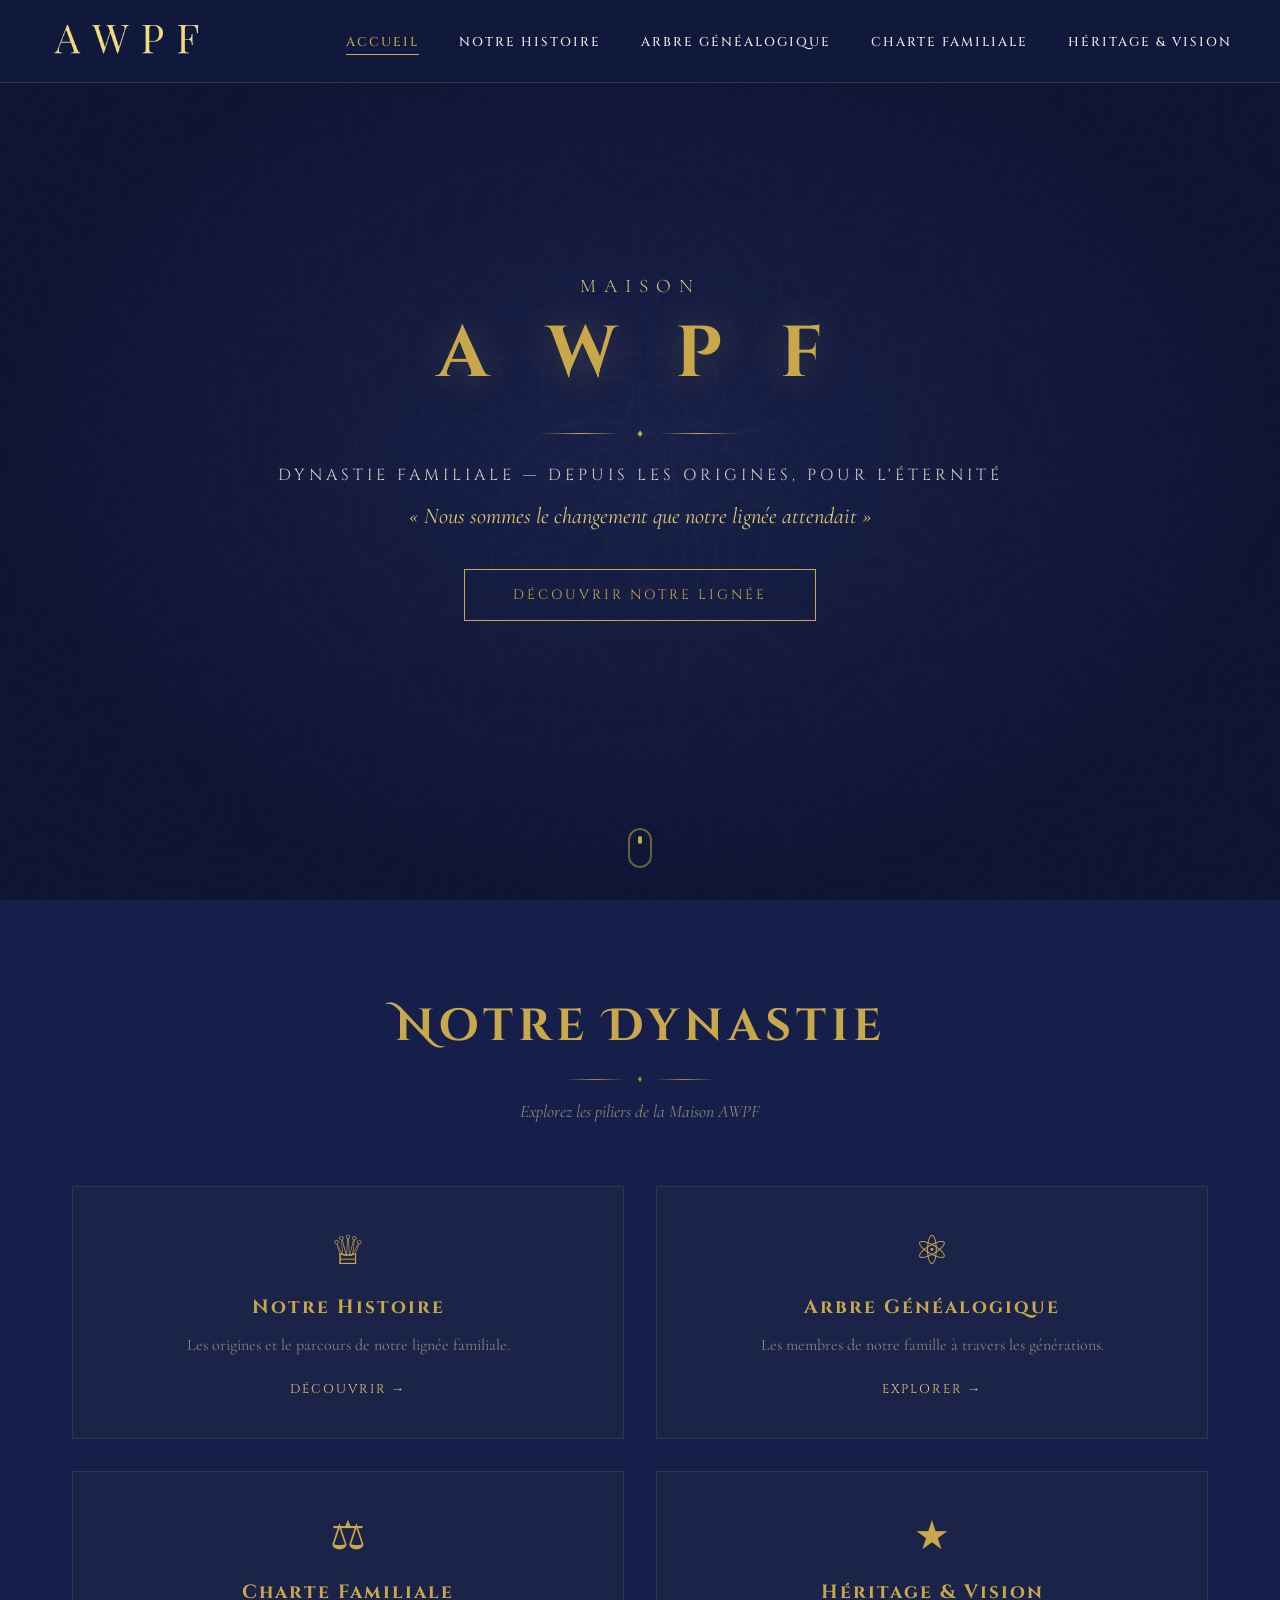
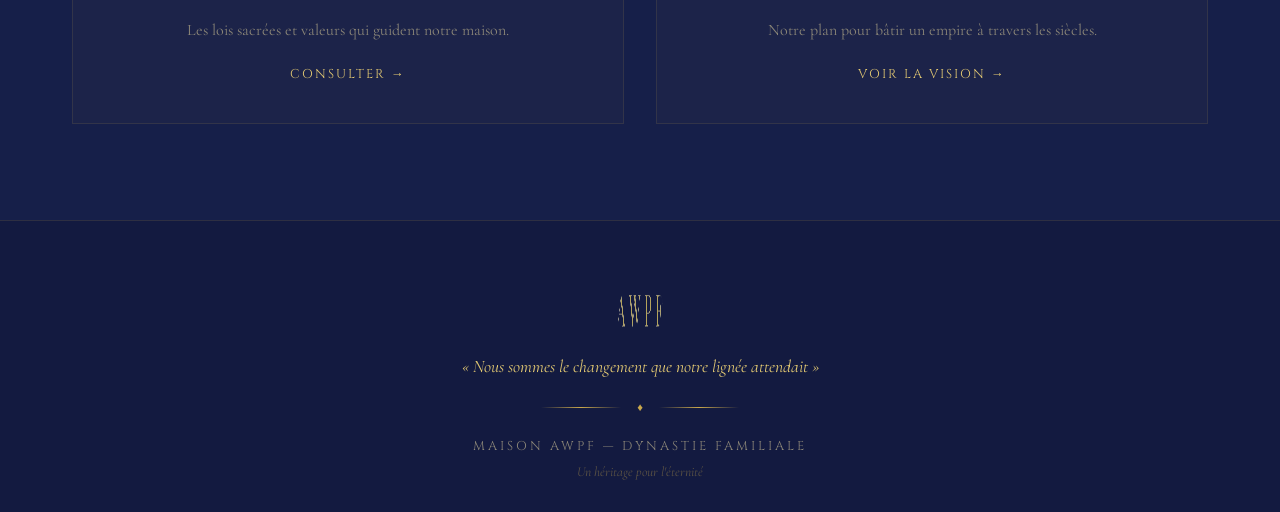
==== commit 03501642: "tweak hero: remove emblem, adjust font and mobile spacing" ====
--- a/index.html
+++ b/index.html
@@ -32,11 +32,6 @@
     <section class="hero" id="accueil">
         <div class="hero-overlay"></div>
         <div class="hero-content">
-            <div class="hero-emblem">
-                <div class="emblem-border">
-                    <img src="awpf.png" alt="AWPF Emblème">
-                </div>
-            </div>
             <h1 class="hero-title">
                 <span class="hero-title-line">Maison</span>
                 <span class="hero-title-main">A W P F</span>
--- a/style.css
+++ b/style.css
@@ -163,33 +163,6 @@
     animation: fadeInUp 1.5s ease;
 }
 
-.hero-emblem {
-    margin-bottom: 2rem;
-}
-
-.emblem-border {
-    display: inline-block;
-    padding: 8px;
-    border: 2px solid var(--gold);
-    border-radius: 50%;
-    position: relative;
-}
-
-.emblem-border::before {
-    content: '';
-    position: absolute;
-    inset: -8px;
-    border: 1px solid rgba(201, 168, 76, 0.3);
-    border-radius: 50%;
-}
-
-.emblem-border img {
-    width: 120px;
-    height: 120px;
-    border-radius: 50%;
-    object-fit: cover;
-}
-
 .hero-title {
     margin-bottom: 1.5rem;
 }
@@ -207,7 +180,7 @@
 
 .hero-title-main {
     display: block;
-    font-family: 'Cinzel Decorative', serif;
+    font-family: 'Cinzel', serif;
     font-size: 4.5rem;
     font-weight: 700;
     color: var(--gold);
@@ -2049,6 +2022,11 @@
         display: flex;
     }
 
+    .hero {
+        min-height: auto;
+        padding: 6rem 1rem 5rem;
+    }
+
     .hero-title-main {
         font-size: 2.5rem;
         letter-spacing: 10px;
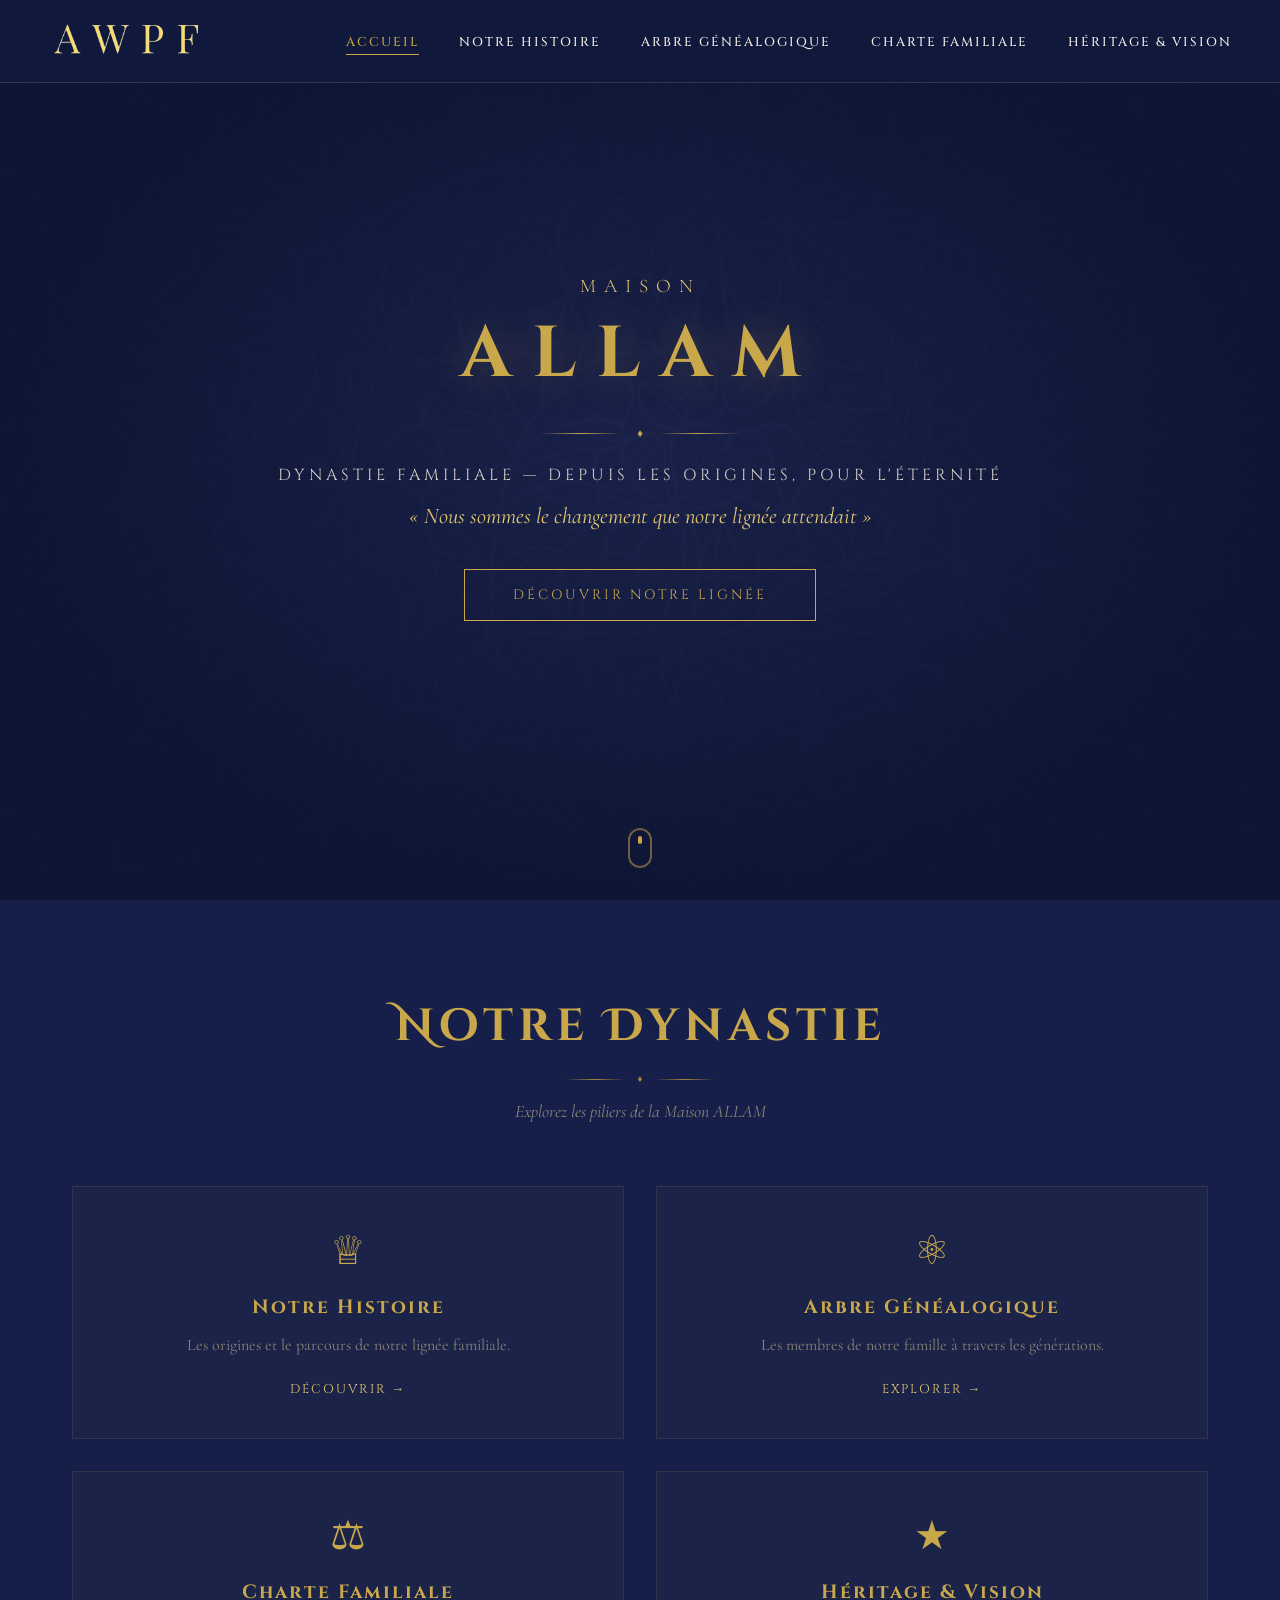
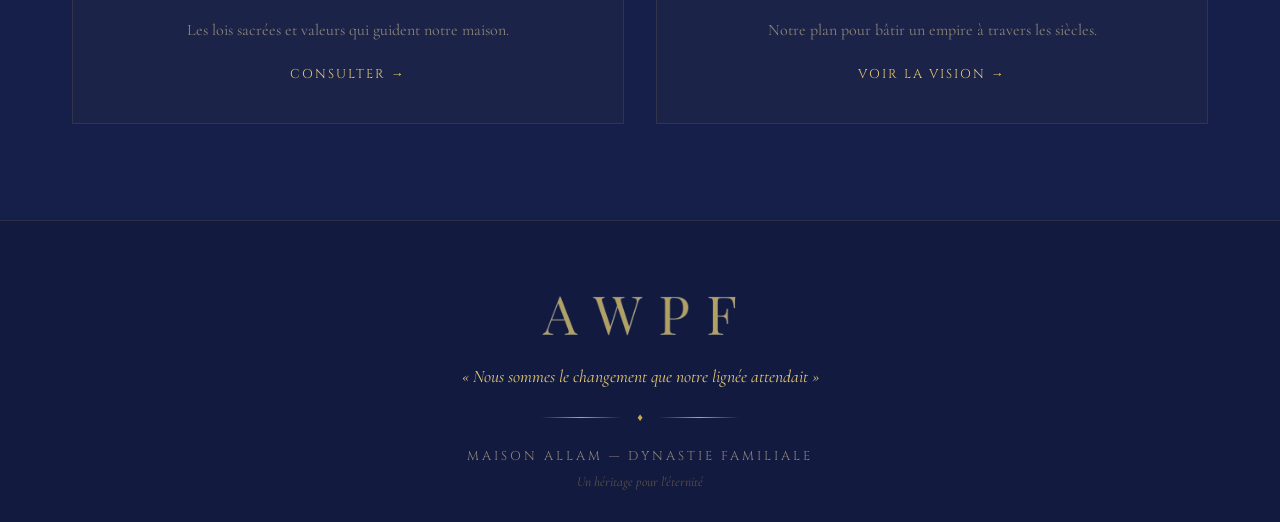
==== commit 505359cf: "rename hero to Maison ALLAM, add favicon, mobile logo tweaks" ====
--- a/index.html
+++ b/index.html
@@ -5,7 +5,7 @@
     <meta name="robots" content="nofollow">
     <meta name="viewport" content="width=device-width, initial-scale=1.0">
     <title>AWPF — Dynastie Familiale</title>
-    <link rel="icon" type="image/png" href="logo.png">
+    <link rel="icon" type="image/png" href="favicon.png">
     <link href="https://fonts.googleapis.com/css2?family=Cormorant+Garamond:ital,wght@0,300;0,400;0,500;0,600;0,700;1,400;1,500&family=Cinzel:wght@400;500;600;700&family=Cinzel+Decorative:wght@400;700&display=swap" rel="stylesheet">
     <link rel="stylesheet" href="style.css">
 </head>
@@ -34,7 +34,7 @@
         <div class="hero-content">
             <h1 class="hero-title">
                 <span class="hero-title-line">Maison</span>
-                <span class="hero-title-main">A W P F</span>
+                <span class="hero-title-main">ALLAM</span>
             </h1>
             <div class="hero-divider">
                 <span class="divider-line"></span>
@@ -60,7 +60,7 @@
                     <span class="ornament-symbol">&#9830;</span>
                     <span class="ornament-line"></span>
                 </div>
-                <p class="section-subtitle">Explorez les piliers de la Maison AWPF</p>
+                <p class="section-subtitle">Explorez les piliers de la Maison ALLAM</p>
             </div>
             <div class="apercu-grid">
                 <a href="histoire.html" class="apercu-card">
@@ -103,7 +103,7 @@
                 <span class="divider-diamond">&#9830;</span>
                 <span class="divider-line"></span>
             </div>
-            <p class="footer-copy">Maison AWPF &mdash; Dynastie Familiale</p>
+            <p class="footer-copy">Maison ALLAM &mdash; Dynastie Familiale</p>
             <p class="footer-legacy">Un héritage pour l'éternité</p>
         </div>
     </footer>
--- a/style.css
+++ b/style.css
@@ -1322,9 +1322,9 @@
 }
 
 .footer-emblem img {
-    width: 50px;
-    height: 50px;
-    border-radius: 50%;
+    width: auto;
+    height: 60px;
+    object-fit: contain;
     margin-bottom: 1rem;
     opacity: 0.7;
 }
@@ -2027,6 +2027,18 @@
         padding: 6rem 1rem 5rem;
     }
 
+    .nav-logo img {
+        height: 32px;
+    }
+
+    .nav.scrolled .nav-logo img {
+        height: 26px;
+    }
+
+    .footer-emblem img {
+        height: 40px;
+    }
+
     .hero-title-main {
         font-size: 2.5rem;
         letter-spacing: 10px;
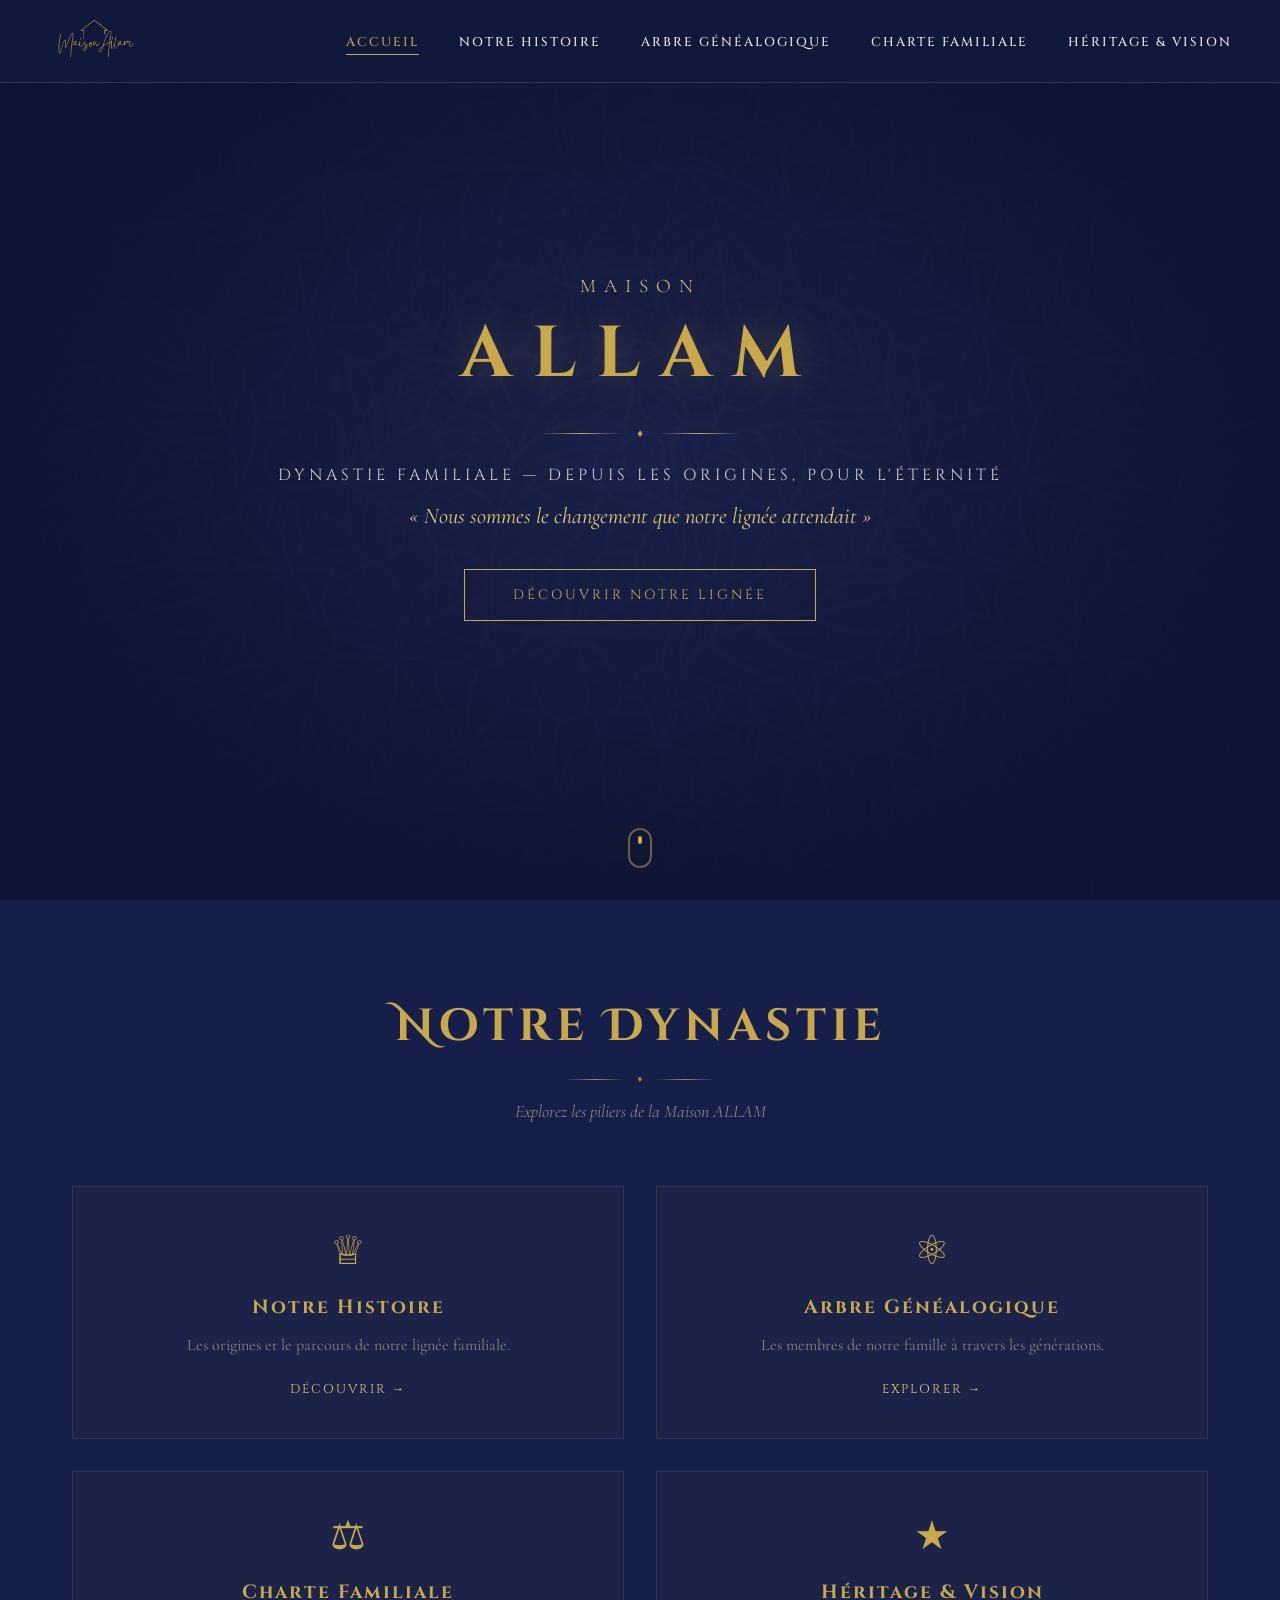
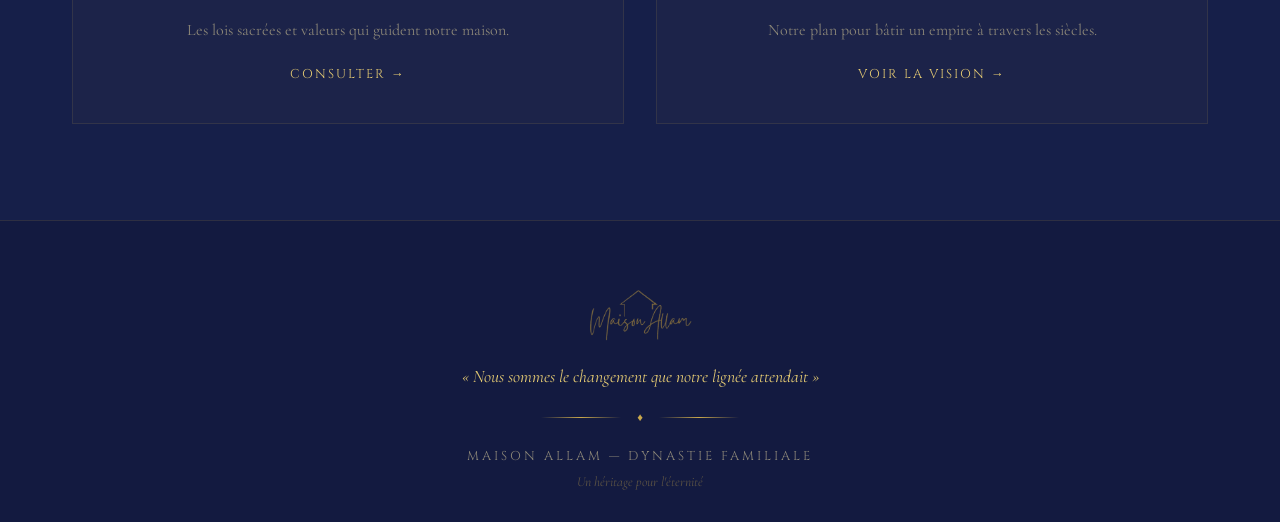
==== commit fe960072: "expand histoire and rename Firdaws to Fondation Allam - enrich Bilal bio: HPI, personality, treatmen" ====
--- a/index.html
+++ b/index.html
@@ -2,9 +2,9 @@
 <html lang="fr">
 <head>
     <meta charset="UTF-8">
-    <meta name="robots" content="nofollow">
+    <meta name="robots" content="noindex, nofollow">
     <meta name="viewport" content="width=device-width, initial-scale=1.0">
-    <title>AWPF — Dynastie Familiale</title>
+    <title>Maison Allam - Dynastie Familiale</title>
     <link rel="icon" type="image/png" href="favicon.png">
     <link href="https://fonts.googleapis.com/css2?family=Cormorant+Garamond:ital,wght@0,300;0,400;0,500;0,600;0,700;1,400;1,500&family=Cinzel:wght@400;500;600;700&family=Cinzel+Decorative:wght@400;700&display=swap" rel="stylesheet">
     <link rel="stylesheet" href="style.css">
@@ -14,7 +14,7 @@
     <!-- Navigation -->
     <nav class="nav" id="nav">
         <div class="nav-logo">
-            <a href="index.html"><img src="logo.png" alt="AWPF"></a>
+            <a href="index.html"><img src="maison_allam.png" alt="Maison ALLAM"></a>
         </div>
         <button class="nav-toggle" id="navToggle" aria-label="Menu">
             <span></span><span></span><span></span>
@@ -95,7 +95,7 @@
     <footer class="footer">
         <div class="container">
             <div class="footer-emblem">
-                <img src="logo.png" alt="AWPF">
+                <img src="maison_allam.png" alt="Maison ALLAM">
             </div>
             <p class="footer-motto">&laquo; Nous sommes le changement que notre lignée attendait &raquo;</p>
             <div class="footer-divider">
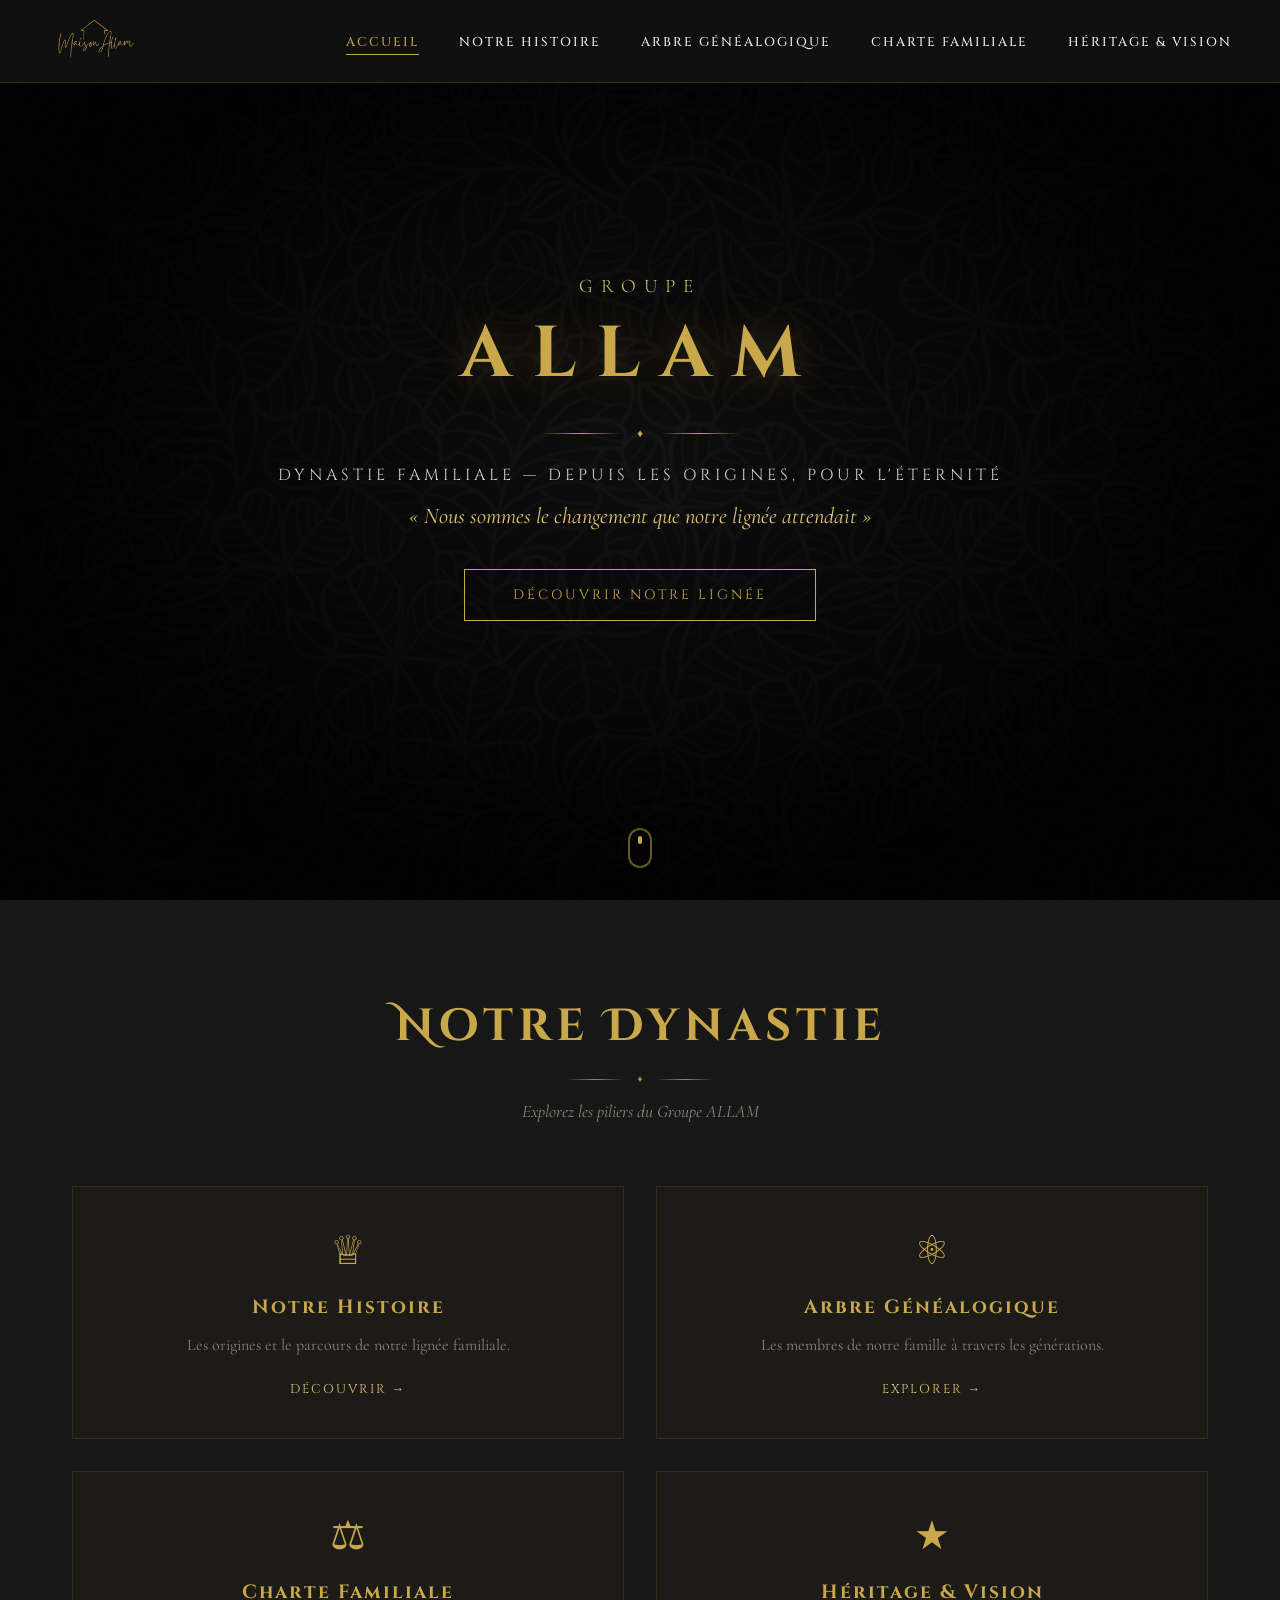
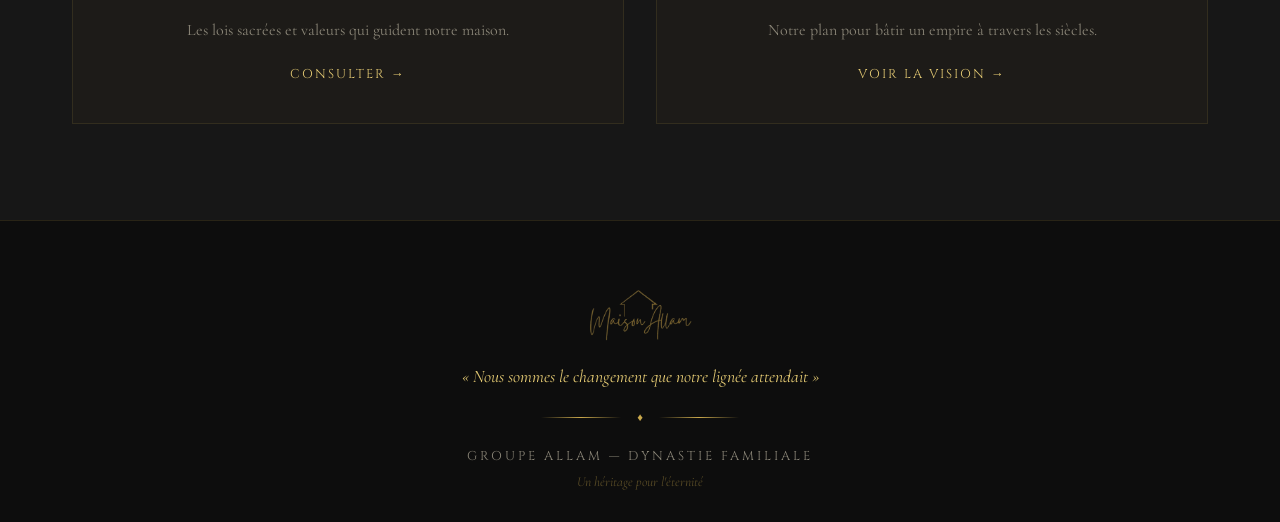
==== commit 3f13f8b5: "Switch theme to black, rebrand to Groupe ALLAM, update entities - Replace navy blue theme with black" ====
--- a/index.html
+++ b/index.html
@@ -4,7 +4,7 @@
     <meta charset="UTF-8">
     <meta name="robots" content="noindex, nofollow">
     <meta name="viewport" content="width=device-width, initial-scale=1.0">
-    <title>Maison Allam - Dynastie Familiale</title>
+    <title>Groupe Allam - Dynastie Familiale</title>
     <link rel="icon" type="image/png" href="favicon.png">
     <link href="https://fonts.googleapis.com/css2?family=Cormorant+Garamond:ital,wght@0,300;0,400;0,500;0,600;0,700;1,400;1,500&family=Cinzel:wght@400;500;600;700&family=Cinzel+Decorative:wght@400;700&display=swap" rel="stylesheet">
     <link rel="stylesheet" href="style.css">
@@ -14,7 +14,7 @@
     <!-- Navigation -->
     <nav class="nav" id="nav">
         <div class="nav-logo">
-            <a href="index.html"><img src="maison_allam.png" alt="Maison ALLAM"></a>
+            <a href="index.html"><img src="maison_allam.png" alt="Groupe ALLAM"></a>
         </div>
         <button class="nav-toggle" id="navToggle" aria-label="Menu">
             <span></span><span></span><span></span>
@@ -33,7 +33,7 @@
         <div class="hero-overlay"></div>
         <div class="hero-content">
             <h1 class="hero-title">
-                <span class="hero-title-line">Maison</span>
+                <span class="hero-title-line">Groupe</span>
                 <span class="hero-title-main">ALLAM</span>
             </h1>
             <div class="hero-divider">
@@ -60,7 +60,7 @@
                     <span class="ornament-symbol">&#9830;</span>
                     <span class="ornament-line"></span>
                 </div>
-                <p class="section-subtitle">Explorez les piliers de la Maison ALLAM</p>
+                <p class="section-subtitle">Explorez les piliers du Groupe ALLAM</p>
             </div>
             <div class="apercu-grid">
                 <a href="histoire.html" class="apercu-card">
@@ -95,7 +95,7 @@
     <footer class="footer">
         <div class="container">
             <div class="footer-emblem">
-                <img src="maison_allam.png" alt="Maison ALLAM">
+                <img src="maison_allam.png" alt="Groupe ALLAM">
             </div>
             <p class="footer-motto">&laquo; Nous sommes le changement que notre lignée attendait &raquo;</p>
             <div class="footer-divider">
@@ -103,7 +103,7 @@
                 <span class="divider-diamond">&#9830;</span>
                 <span class="divider-line"></span>
             </div>
-            <p class="footer-copy">Maison ALLAM &mdash; Dynastie Familiale</p>
+            <p class="footer-copy">Groupe ALLAM &mdash; Dynastie Familiale</p>
             <p class="footer-legacy">Un héritage pour l'éternité</p>
         </div>
     </footer>
--- a/style.css
+++ b/style.css
@@ -1,12 +1,12 @@
 /* ===================================
-   AWPF DYNASTY — STYLE PRINCIPAL
-   Couleurs : Bleu Marine & Or
+   Groupe Allam DYNASTY — STYLE PRINCIPAL
+   Couleurs : Noir & Or
    =================================== */
 
 :root {
-    --navy: #1a2351;
-    --navy-dark: #111a3e;
-    --navy-deeper: #0c1230;
+    --navy: #1a1a1a;
+    --navy-dark: #111111;
+    --navy-deeper: #000000;
     --gold: #c9a84c;
     --gold-light: #e2c872;
     --gold-dark: #a8873a;
@@ -57,7 +57,7 @@
     align-items: center;
     justify-content: space-between;
     padding: 1rem 3rem;
-    background: rgba(17, 26, 62, 0.9);
+    background: rgba(18, 18, 18, 0.9);
     backdrop-filter: blur(15px);
     border-bottom: 1px solid rgba(201, 168, 76, 0.2);
     transition: all 0.4s ease;
@@ -65,7 +65,7 @@
 
 .nav.scrolled {
     padding: 0.6rem 3rem;
-    background: rgba(12, 18, 48, 0.97);
+    background: rgba(0, 0, 0, 0.97);
 }
 
 .nav-logo img {
@@ -153,7 +153,7 @@
 .hero-overlay {
     position: absolute;
     inset: 0;
-    background: radial-gradient(ellipse at center, rgba(17, 26, 62, 0.6) 0%, rgba(12, 18, 48, 0.9) 70%);
+    background: radial-gradient(ellipse at center, rgba(18, 18, 18, 0.6) 0%, rgba(0, 0, 0, 0.9) 70%);
 }
 
 .hero-content {
@@ -309,7 +309,7 @@
     content: '';
     position: absolute;
     inset: 0;
-    background: rgba(17, 26, 62, 0.4);
+    background: rgba(18, 18, 18, 0.4);
     pointer-events: none;
 }
 
@@ -643,7 +643,7 @@
     display: none;
     position: fixed;
     inset: 0;
-    background: rgba(12, 18, 48, 0.9);
+    background: rgba(0, 0, 0, 0.9);
     z-index: 2000;
     align-items: center;
     justify-content: center;
@@ -1318,7 +1318,7 @@
     padding: 4rem 0 2rem;
     text-align: center;
     border-top: 1px solid rgba(201, 168, 76, 0.15);
-    background: rgba(12, 18, 48, 0.5);
+    background: rgba(0, 0, 0, 0.5);
 }
 
 .footer-emblem img {
@@ -1720,7 +1720,7 @@
 .page-hero-overlay {
     position: absolute;
     inset: 0;
-    background: radial-gradient(ellipse at center, rgba(17, 26, 62, 0.7) 0%, rgba(12, 18, 48, 0.95) 70%);
+    background: radial-gradient(ellipse at center, rgba(18, 18, 18, 0.7) 0%, rgba(0, 0, 0, 0.95) 70%);
 }
 
 .page-hero-content {
@@ -2010,7 +2010,7 @@
         top: 100%;
         left: 0;
         right: 0;
-        background: rgba(12, 18, 48, 0.98);
+        background: rgba(0, 0, 0, 0.98);
         flex-direction: column;
         padding: 2rem;
         gap: 1.5rem;
